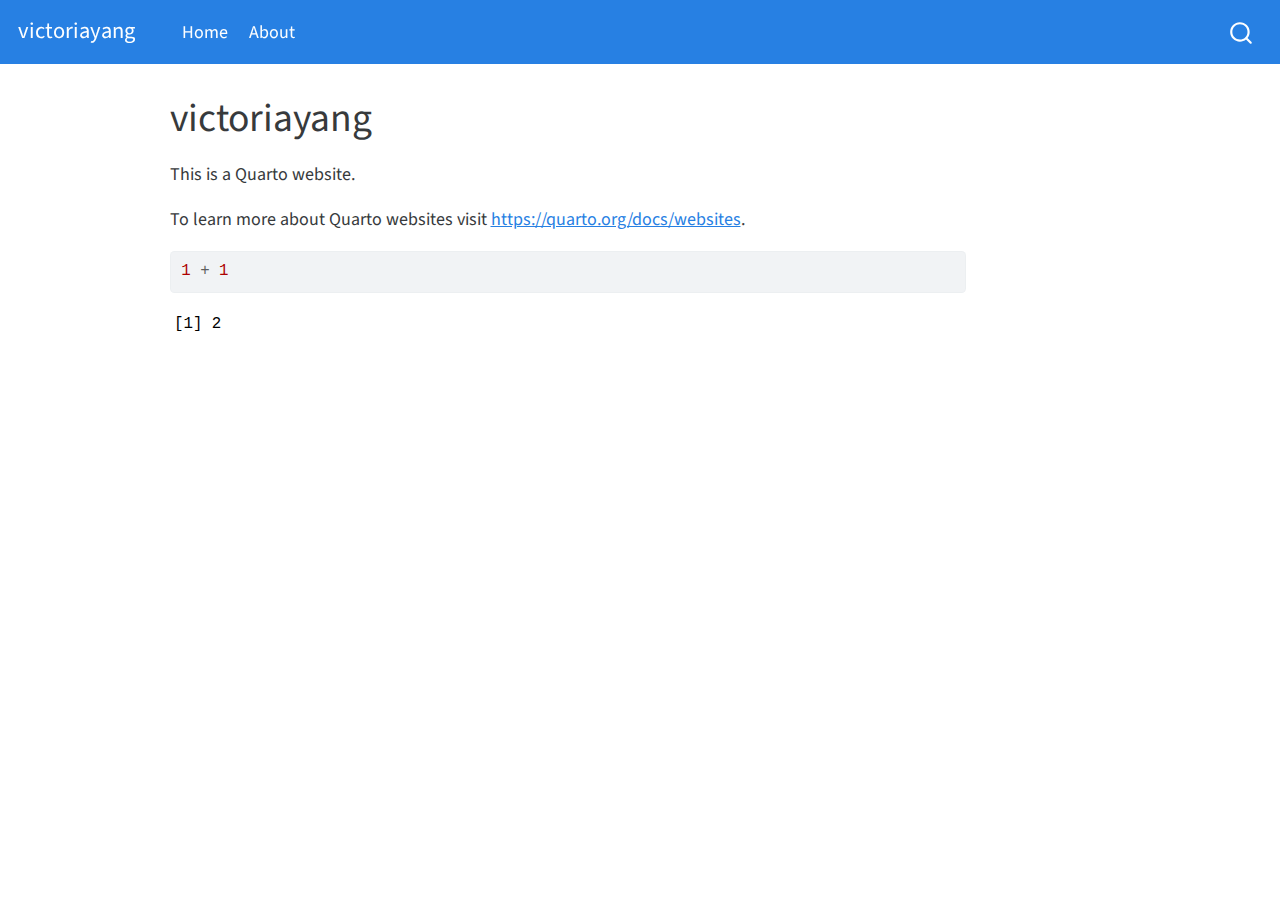
==== docs/index.html @ 4179b209 "website setup" ====
<!DOCTYPE html>
<html xmlns="http://www.w3.org/1999/xhtml" lang="en" xml:lang="en"><head>

<meta charset="utf-8">
<meta name="generator" content="quarto-1.2.335">

<meta name="viewport" content="width=device-width, initial-scale=1.0, user-scalable=yes">


<title>victoriayang</title>
<style>
code{white-space: pre-wrap;}
span.smallcaps{font-variant: small-caps;}
div.columns{display: flex; gap: min(4vw, 1.5em);}
div.column{flex: auto; overflow-x: auto;}
div.hanging-indent{margin-left: 1.5em; text-indent: -1.5em;}
ul.task-list{list-style: none;}
ul.task-list li input[type="checkbox"] {
  width: 0.8em;
  margin: 0 0.8em 0.2em -1.6em;
  vertical-align: middle;
}
pre > code.sourceCode { white-space: pre; position: relative; }
pre > code.sourceCode > span { display: inline-block; line-height: 1.25; }
pre > code.sourceCode > span:empty { height: 1.2em; }
.sourceCode { overflow: visible; }
code.sourceCode > span { color: inherit; text-decoration: inherit; }
div.sourceCode { margin: 1em 0; }
pre.sourceCode { margin: 0; }
@media screen {
div.sourceCode { overflow: auto; }
}
@media print {
pre > code.sourceCode { white-space: pre-wrap; }
pre > code.sourceCode > span { text-indent: -5em; padding-left: 5em; }
}
pre.numberSource code
  { counter-reset: source-line 0; }
pre.numberSource code > span
  { position: relative; left: -4em; counter-increment: source-line; }
pre.numberSource code > span > a:first-child::before
  { content: counter(source-line);
    position: relative; left: -1em; text-align: right; vertical-align: baseline;
    border: none; display: inline-block;
    -webkit-touch-callout: none; -webkit-user-select: none;
    -khtml-user-select: none; -moz-user-select: none;
    -ms-user-select: none; user-select: none;
    padding: 0 4px; width: 4em;
    color: #aaaaaa;
  }
pre.numberSource { margin-left: 3em; border-left: 1px solid #aaaaaa;  padding-left: 4px; }
div.sourceCode
  {   }
@media screen {
pre > code.sourceCode > span > a:first-child::before { text-decoration: underline; }
}
code span.al { color: #ff0000; font-weight: bold; } /* Alert */
code span.an { color: #60a0b0; font-weight: bold; font-style: italic; } /* Annotation */
code span.at { color: #7d9029; } /* Attribute */
code span.bn { color: #40a070; } /* BaseN */
code span.bu { color: #008000; } /* BuiltIn */
code span.cf { color: #007020; font-weight: bold; } /* ControlFlow */
code span.ch { color: #4070a0; } /* Char */
code span.cn { color: #880000; } /* Constant */
code span.co { color: #60a0b0; font-style: italic; } /* Comment */
code span.cv { color: #60a0b0; font-weight: bold; font-style: italic; } /* CommentVar */
code span.do { color: #ba2121; font-style: italic; } /* Documentation */
code span.dt { color: #902000; } /* DataType */
code span.dv { color: #40a070; } /* DecVal */
code span.er { color: #ff0000; font-weight: bold; } /* Error */
code span.ex { } /* Extension */
code span.fl { color: #40a070; } /* Float */
code span.fu { color: #06287e; } /* Function */
code span.im { color: #008000; font-weight: bold; } /* Import */
code span.in { color: #60a0b0; font-weight: bold; font-style: italic; } /* Information */
code span.kw { color: #007020; font-weight: bold; } /* Keyword */
code span.op { color: #666666; } /* Operator */
code span.ot { color: #007020; } /* Other */
code span.pp { color: #bc7a00; } /* Preprocessor */
code span.sc { color: #4070a0; } /* SpecialChar */
code span.ss { color: #bb6688; } /* SpecialString */
code span.st { color: #4070a0; } /* String */
code span.va { color: #19177c; } /* Variable */
code span.vs { color: #4070a0; } /* VerbatimString */
code span.wa { color: #60a0b0; font-weight: bold; font-style: italic; } /* Warning */
</style>


<script src="site_libs/quarto-nav/quarto-nav.js"></script>
<script src="site_libs/quarto-nav/headroom.min.js"></script>
<script src="site_libs/clipboard/clipboard.min.js"></script>
<script src="site_libs/quarto-search/autocomplete.umd.js"></script>
<script src="site_libs/quarto-search/fuse.min.js"></script>
<script src="site_libs/quarto-search/quarto-search.js"></script>
<meta name="quarto:offset" content="./">
<script src="site_libs/quarto-html/quarto.js"></script>
<script src="site_libs/quarto-html/popper.min.js"></script>
<script src="site_libs/quarto-html/tippy.umd.min.js"></script>
<script src="site_libs/quarto-html/anchor.min.js"></script>
<link href="site_libs/quarto-html/tippy.css" rel="stylesheet">
<link href="site_libs/quarto-html/quarto-syntax-highlighting.css" rel="stylesheet" id="quarto-text-highlighting-styles">
<script src="site_libs/bootstrap/bootstrap.min.js"></script>
<link href="site_libs/bootstrap/bootstrap-icons.css" rel="stylesheet">
<link href="site_libs/bootstrap/bootstrap.min.css" rel="stylesheet" id="quarto-bootstrap" data-mode="light">
<script id="quarto-search-options" type="application/json">{
  "location": "navbar",
  "copy-button": false,
  "collapse-after": 3,
  "panel-placement": "end",
  "type": "overlay",
  "limit": 20,
  "language": {
    "search-no-results-text": "No results",
    "search-matching-documents-text": "matching documents",
    "search-copy-link-title": "Copy link to search",
    "search-hide-matches-text": "Hide additional matches",
    "search-more-match-text": "more match in this document",
    "search-more-matches-text": "more matches in this document",
    "search-clear-button-title": "Clear",
    "search-detached-cancel-button-title": "Cancel",
    "search-submit-button-title": "Submit"
  }
}</script>


<link rel="stylesheet" href="styles.css">
</head>

<body class="nav-fixed">

<div id="quarto-search-results"></div>
  <header id="quarto-header" class="headroom fixed-top">
    <nav class="navbar navbar-expand-lg navbar-dark ">
      <div class="navbar-container container-fluid">
      <div class="navbar-brand-container">
    <a class="navbar-brand" href="./index.html">
    <span class="navbar-title">victoriayang</span>
    </a>
  </div>
          <button class="navbar-toggler" type="button" data-bs-toggle="collapse" data-bs-target="#navbarCollapse" aria-controls="navbarCollapse" aria-expanded="false" aria-label="Toggle navigation" onclick="if (window.quartoToggleHeadroom) { window.quartoToggleHeadroom(); }">
  <span class="navbar-toggler-icon"></span>
</button>
          <div class="collapse navbar-collapse" id="navbarCollapse">
            <ul class="navbar-nav navbar-nav-scroll me-auto">
  <li class="nav-item">
    <a class="nav-link active" href="./index.html" aria-current="page">
 <span class="menu-text">Home</span></a>
  </li>  
  <li class="nav-item">
    <a class="nav-link" href="./about.html">
 <span class="menu-text">About</span></a>
  </li>  
</ul>
              <div id="quarto-search" class="" title="Search"></div>
          </div> <!-- /navcollapse -->
      </div> <!-- /container-fluid -->
    </nav>
</header>
<!-- content -->
<div id="quarto-content" class="quarto-container page-columns page-rows-contents page-layout-article page-navbar">
<!-- sidebar -->
<!-- margin-sidebar -->
    <div id="quarto-margin-sidebar" class="sidebar margin-sidebar">
        
    </div>
<!-- main -->
<main class="content" id="quarto-document-content">

<header id="title-block-header" class="quarto-title-block default">
<div class="quarto-title">
<h1 class="title">victoriayang</h1>
</div>



<div class="quarto-title-meta">

    
  
    
  </div>
  

</header>

<p>This is a Quarto website.</p>
<p>To learn more about Quarto websites visit <a href="https://quarto.org/docs/websites" class="uri">https://quarto.org/docs/websites</a>.</p>
<div class="cell">
<div class="sourceCode cell-code" id="cb1"><pre class="sourceCode r code-with-copy"><code class="sourceCode r"><span id="cb1-1"><a href="#cb1-1" aria-hidden="true" tabindex="-1"></a><span class="dv">1</span> <span class="sc">+</span> <span class="dv">1</span></span></code><button title="Copy to Clipboard" class="code-copy-button"><i class="bi"></i></button></pre></div>
<div class="cell-output cell-output-stdout">
<pre><code>[1] 2</code></pre>
</div>
</div>



</main> <!-- /main -->
<script id="quarto-html-after-body" type="application/javascript">
window.document.addEventListener("DOMContentLoaded", function (event) {
  const toggleBodyColorMode = (bsSheetEl) => {
    const mode = bsSheetEl.getAttribute("data-mode");
    const bodyEl = window.document.querySelector("body");
    if (mode === "dark") {
      bodyEl.classList.add("quarto-dark");
      bodyEl.classList.remove("quarto-light");
    } else {
      bodyEl.classList.add("quarto-light");
      bodyEl.classList.remove("quarto-dark");
    }
  }
  const toggleBodyColorPrimary = () => {
    const bsSheetEl = window.document.querySelector("link#quarto-bootstrap");
    if (bsSheetEl) {
      toggleBodyColorMode(bsSheetEl);
    }
  }
  toggleBodyColorPrimary();  
  const icon = "";
  const anchorJS = new window.AnchorJS();
  anchorJS.options = {
    placement: 'right',
    icon: icon
  };
  anchorJS.add('.anchored');
  const clipboard = new window.ClipboardJS('.code-copy-button', {
    target: function(trigger) {
      return trigger.previousElementSibling;
    }
  });
  clipboard.on('success', function(e) {
    // button target
    const button = e.trigger;
    // don't keep focus
    button.blur();
    // flash "checked"
    button.classList.add('code-copy-button-checked');
    var currentTitle = button.getAttribute("title");
    button.setAttribute("title", "Copied!");
    let tooltip;
    if (window.bootstrap) {
      button.setAttribute("data-bs-toggle", "tooltip");
      button.setAttribute("data-bs-placement", "left");
      button.setAttribute("data-bs-title", "Copied!");
      tooltip = new bootstrap.Tooltip(button, 
        { trigger: "manual", 
          customClass: "code-copy-button-tooltip",
          offset: [0, -8]});
      tooltip.show();    
    }
    setTimeout(function() {
      if (tooltip) {
        tooltip.hide();
        button.removeAttribute("data-bs-title");
        button.removeAttribute("data-bs-toggle");
        button.removeAttribute("data-bs-placement");
      }
      button.setAttribute("title", currentTitle);
      button.classList.remove('code-copy-button-checked');
    }, 1000);
    // clear code selection
    e.clearSelection();
  });
  function tippyHover(el, contentFn) {
    const config = {
      allowHTML: true,
      content: contentFn,
      maxWidth: 500,
      delay: 100,
      arrow: false,
      appendTo: function(el) {
          return el.parentElement;
      },
      interactive: true,
      interactiveBorder: 10,
      theme: 'quarto',
      placement: 'bottom-start'
    };
    window.tippy(el, config); 
  }
  const noterefs = window.document.querySelectorAll('a[role="doc-noteref"]');
  for (var i=0; i<noterefs.length; i++) {
    const ref = noterefs[i];
    tippyHover(ref, function() {
      // use id or data attribute instead here
      let href = ref.getAttribute('data-footnote-href') || ref.getAttribute('href');
      try { href = new URL(href).hash; } catch {}
      const id = href.replace(/^#\/?/, "");
      const note = window.document.getElementById(id);
      return note.innerHTML;
    });
  }
  const findCites = (el) => {
    const parentEl = el.parentElement;
    if (parentEl) {
      const cites = parentEl.dataset.cites;
      if (cites) {
        return {
          el,
          cites: cites.split(' ')
        };
      } else {
        return findCites(el.parentElement)
      }
    } else {
      return undefined;
    }
  };
  var bibliorefs = window.document.querySelectorAll('a[role="doc-biblioref"]');
  for (var i=0; i<bibliorefs.length; i++) {
    const ref = bibliorefs[i];
    const citeInfo = findCites(ref);
    if (citeInfo) {
      tippyHover(citeInfo.el, function() {
        var popup = window.document.createElement('div');
        citeInfo.cites.forEach(function(cite) {
          var citeDiv = window.document.createElement('div');
          citeDiv.classList.add('hanging-indent');
          citeDiv.classList.add('csl-entry');
          var biblioDiv = window.document.getElementById('ref-' + cite);
          if (biblioDiv) {
            citeDiv.innerHTML = biblioDiv.innerHTML;
          }
          popup.appendChild(citeDiv);
        });
        return popup.innerHTML;
      });
    }
  }
});
</script>
</div> <!-- /content -->



</body></html>
---- docs/site_libs/quarto-html/tippy.css ----
.tippy-box[data-animation=fade][data-state=hidden]{opacity:0}[data-tippy-root]{max-width:calc(100vw - 10px)}.tippy-box{position:relative;background-color:#333;color:#fff;border-radius:4px;font-size:14px;line-height:1.4;white-space:normal;outline:0;transition-property:transform,visibility,opacity}.tippy-box[data-placement^=top]>.tippy-arrow{bottom:0}.tippy-box[data-placement^=top]>.tippy-arrow:before{bottom:-7px;left:0;border-width:8px 8px 0;border-top-color:initial;transform-origin:center top}.tippy-box[data-placement^=bottom]>.tippy-arrow{top:0}.tippy-box[data-placement^=bottom]>.tippy-arrow:before{top:-7px;left:0;border-width:0 8px 8px;border-bottom-color:initial;transform-origin:center bottom}.tippy-box[data-placement^=left]>.tippy-arrow{right:0}.tippy-box[data-placement^=left]>.tippy-arrow:before{border-width:8px 0 8px 8px;border-left-color:initial;right:-7px;transform-origin:center left}.tippy-box[data-placement^=right]>.tippy-arrow{left:0}.tippy-box[data-placement^=right]>.tippy-arrow:before{left:-7px;border-width:8px 8px 8px 0;border-right-color:initial;transform-origin:center right}.tippy-box[data-inertia][data-state=visible]{transition-timing-function:cubic-bezier(.54,1.5,.38,1.11)}.tippy-arrow{width:16px;height:16px;color:#333}.tippy-arrow:before{content:"";position:absolute;border-color:transparent;border-style:solid}.tippy-content{position:relative;padding:5px 9px;z-index:1}
---- docs/site_libs/quarto-html/quarto-syntax-highlighting.css ----
/* quarto syntax highlight colors */
:root {
  --quarto-hl-ot-color: #003B4F;
  --quarto-hl-at-color: #657422;
  --quarto-hl-ss-color: #20794D;
  --quarto-hl-an-color: #5E5E5E;
  --quarto-hl-fu-color: #4758AB;
  --quarto-hl-st-color: #20794D;
  --quarto-hl-cf-color: #003B4F;
  --quarto-hl-op-color: #5E5E5E;
  --quarto-hl-er-color: #AD0000;
  --quarto-hl-bn-color: #AD0000;
  --quarto-hl-al-color: #AD0000;
  --quarto-hl-va-color: #111111;
  --quarto-hl-bu-color: inherit;
  --quarto-hl-ex-color: inherit;
  --quarto-hl-pp-color: #AD0000;
  --quarto-hl-in-color: #5E5E5E;
  --quarto-hl-vs-color: #20794D;
  --quarto-hl-wa-color: #5E5E5E;
  --quarto-hl-do-color: #5E5E5E;
  --quarto-hl-im-color: #00769E;
  --quarto-hl-ch-color: #20794D;
  --quarto-hl-dt-color: #AD0000;
  --quarto-hl-fl-color: #AD0000;
  --quarto-hl-co-color: #5E5E5E;
  --quarto-hl-cv-color: #5E5E5E;
  --quarto-hl-cn-color: #8f5902;
  --quarto-hl-sc-color: #5E5E5E;
  --quarto-hl-dv-color: #AD0000;
  --quarto-hl-kw-color: #003B4F;
}

/* other quarto variables */
:root {
  --quarto-font-monospace: SFMono-Regular, Menlo, Monaco, Consolas, "Liberation Mono", "Courier New", monospace;
}

pre > code.sourceCode > span {
  color: #003B4F;
}

code span {
  color: #003B4F;
}

code.sourceCode > span {
  color: #003B4F;
}

div.sourceCode,
div.sourceCode pre.sourceCode {
  color: #003B4F;
}

code span.ot {
  color: #003B4F;
}

code span.at {
  color: #657422;
}

code span.ss {
  color: #20794D;
}

code span.an {
  color: #5E5E5E;
}

code span.fu {
  color: #4758AB;
}

code span.st {
  color: #20794D;
}

code span.cf {
  color: #003B4F;
}

code span.op {
  color: #5E5E5E;
}

code span.er {
  color: #AD0000;
}

code span.bn {
  color: #AD0000;
}

code span.al {
  color: #AD0000;
}

code span.va {
  color: #111111;
}

code span.pp {
  color: #AD0000;
}

code span.in {
  color: #5E5E5E;
}

code span.vs {
  color: #20794D;
}

code span.wa {
  color: #5E5E5E;
  font-style: italic;
}

code span.do {
  color: #5E5E5E;
  font-style: italic;
}

code span.im {
  color: #00769E;
}

code span.ch {
  color: #20794D;
}

code span.dt {
  color: #AD0000;
}

code span.fl {
  color: #AD0000;
}

code span.co {
  color: #5E5E5E;
}

code span.cv {
  color: #5E5E5E;
  font-style: italic;
}

code span.cn {
  color: #8f5902;
}

code span.sc {
  color: #5E5E5E;
}

code span.dv {
  color: #AD0000;
}

code span.kw {
  color: #003B4F;
}

.prevent-inlining {
  content: "</";
}

/*# sourceMappingURL=debc5d5d77c3f9108843748ff7464032.css.map */
---- docs/styles.css ----
/* css styles */
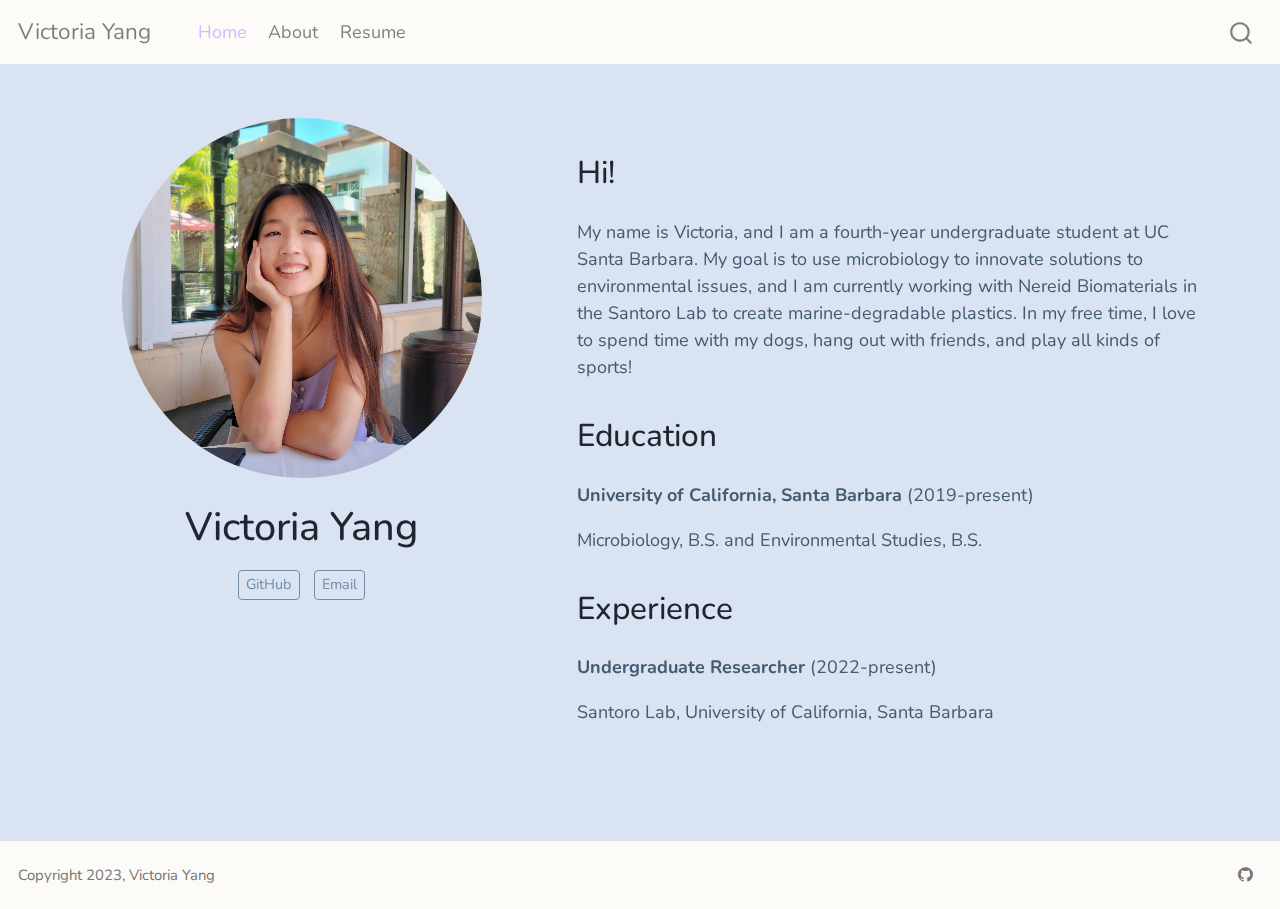
==== commit 41bcbdae: "added cv, changed fonts and colors" ====
--- a/docs/index.html
+++ b/docs/index.html
@@ -7,7 +7,7 @@
 <meta name="viewport" content="width=device-width, initial-scale=1.0, user-scalable=yes">
 
 
-<title>victoriayang</title>
+<title>Victoria Yang</title>
 <style>
 code{white-space: pre-wrap;}
 span.smallcaps{font-variant: small-caps;}
@@ -20,69 +20,6 @@
   margin: 0 0.8em 0.2em -1.6em;
   vertical-align: middle;
 }
-pre > code.sourceCode { white-space: pre; position: relative; }
-pre > code.sourceCode > span { display: inline-block; line-height: 1.25; }
-pre > code.sourceCode > span:empty { height: 1.2em; }
-.sourceCode { overflow: visible; }
-code.sourceCode > span { color: inherit; text-decoration: inherit; }
-div.sourceCode { margin: 1em 0; }
-pre.sourceCode { margin: 0; }
-@media screen {
-div.sourceCode { overflow: auto; }
-}
-@media print {
-pre > code.sourceCode { white-space: pre-wrap; }
-pre > code.sourceCode > span { text-indent: -5em; padding-left: 5em; }
-}
-pre.numberSource code
-  { counter-reset: source-line 0; }
-pre.numberSource code > span
-  { position: relative; left: -4em; counter-increment: source-line; }
-pre.numberSource code > span > a:first-child::before
-  { content: counter(source-line);
-    position: relative; left: -1em; text-align: right; vertical-align: baseline;
-    border: none; display: inline-block;
-    -webkit-touch-callout: none; -webkit-user-select: none;
-    -khtml-user-select: none; -moz-user-select: none;
-    -ms-user-select: none; user-select: none;
-    padding: 0 4px; width: 4em;
-    color: #aaaaaa;
-  }
-pre.numberSource { margin-left: 3em; border-left: 1px solid #aaaaaa;  padding-left: 4px; }
-div.sourceCode
-  {   }
-@media screen {
-pre > code.sourceCode > span > a:first-child::before { text-decoration: underline; }
-}
-code span.al { color: #ff0000; font-weight: bold; } /* Alert */
-code span.an { color: #60a0b0; font-weight: bold; font-style: italic; } /* Annotation */
-code span.at { color: #7d9029; } /* Attribute */
-code span.bn { color: #40a070; } /* BaseN */
-code span.bu { color: #008000; } /* BuiltIn */
-code span.cf { color: #007020; font-weight: bold; } /* ControlFlow */
-code span.ch { color: #4070a0; } /* Char */
-code span.cn { color: #880000; } /* Constant */
-code span.co { color: #60a0b0; font-style: italic; } /* Comment */
-code span.cv { color: #60a0b0; font-weight: bold; font-style: italic; } /* CommentVar */
-code span.do { color: #ba2121; font-style: italic; } /* Documentation */
-code span.dt { color: #902000; } /* DataType */
-code span.dv { color: #40a070; } /* DecVal */
-code span.er { color: #ff0000; font-weight: bold; } /* Error */
-code span.ex { } /* Extension */
-code span.fl { color: #40a070; } /* Float */
-code span.fu { color: #06287e; } /* Function */
-code span.im { color: #008000; font-weight: bold; } /* Import */
-code span.in { color: #60a0b0; font-weight: bold; font-style: italic; } /* Information */
-code span.kw { color: #007020; font-weight: bold; } /* Keyword */
-code span.op { color: #666666; } /* Operator */
-code span.ot { color: #007020; } /* Other */
-code span.pp { color: #bc7a00; } /* Preprocessor */
-code span.sc { color: #4070a0; } /* SpecialChar */
-code span.ss { color: #bb6688; } /* SpecialString */
-code span.st { color: #4070a0; } /* String */
-code span.va { color: #19177c; } /* Variable */
-code span.vs { color: #4070a0; } /* VerbatimString */
-code span.wa { color: #60a0b0; font-weight: bold; font-style: italic; } /* Warning */
 </style>
 
 
@@ -96,7 +33,6 @@
 <script src="site_libs/quarto-html/quarto.js"></script>
 <script src="site_libs/quarto-html/popper.min.js"></script>
 <script src="site_libs/quarto-html/tippy.umd.min.js"></script>
-<script src="site_libs/quarto-html/anchor.min.js"></script>
 <link href="site_libs/quarto-html/tippy.css" rel="stylesheet">
 <link href="site_libs/quarto-html/quarto-syntax-highlighting.css" rel="stylesheet" id="quarto-text-highlighting-styles">
 <script src="site_libs/bootstrap/bootstrap.min.js"></script>
@@ -134,7 +70,7 @@
       <div class="navbar-container container-fluid">
       <div class="navbar-brand-container">
     <a class="navbar-brand" href="./index.html">
-    <span class="navbar-title">victoriayang</span>
+    <span class="navbar-title">Victoria Yang</span>
     </a>
   </div>
           <button class="navbar-toggler" type="button" data-bs-toggle="collapse" data-bs-target="#navbarCollapse" aria-controls="navbarCollapse" aria-expanded="false" aria-label="Toggle navigation" onclick="if (window.quartoToggleHeadroom) { window.quartoToggleHeadroom(); }">
@@ -150,6 +86,10 @@
     <a class="nav-link" href="./about.html">
  <span class="menu-text">About</span></a>
   </li>  
+  <li class="nav-item">
+    <a class="nav-link" href="./Resume.pdf">
+ <span class="menu-text">Resume</span></a>
+  </li>  
 </ul>
               <div id="quarto-search" class="" title="Search"></div>
           </div> <!-- /navcollapse -->
@@ -157,44 +97,51 @@
     </nav>
 </header>
 <!-- content -->
-<div id="quarto-content" class="quarto-container page-columns page-rows-contents page-layout-article page-navbar">
+<div id="quarto-content" class="quarto-container page-columns page-rows-contents page-layout-full page-navbar">
 <!-- sidebar -->
 <!-- margin-sidebar -->
-    <div id="quarto-margin-sidebar" class="sidebar margin-sidebar">
-        
-    </div>
+    
 <!-- main -->
-<main class="content" id="quarto-document-content">
-
+<div class="quarto-about-trestles column-page">
+  <div class="about-entity">
+    <img src="profile.JPG" class="about-image
+  round " style="height: 20em; width: 20em;">
 <header id="title-block-header" class="quarto-title-block default">
 <div class="quarto-title">
-<h1 class="title">victoriayang</h1>
+<h1 class="title">Victoria Yang</h1>
 </div>
-
-
-
 <div class="quarto-title-meta">
-
-    
-  
-    
-  </div>
-  
-
+  </div>
 </header>
-
-<p>This is a Quarto website.</p>
-<p>To learn more about Quarto websites visit <a href="https://quarto.org/docs/websites" class="uri">https://quarto.org/docs/websites</a>.</p>
-<div class="cell">
-<div class="sourceCode cell-code" id="cb1"><pre class="sourceCode r code-with-copy"><code class="sourceCode r"><span id="cb1-1"><a href="#cb1-1" aria-hidden="true" tabindex="-1"></a><span class="dv">1</span> <span class="sc">+</span> <span class="dv">1</span></span></code><button title="Copy to Clipboard" class="code-copy-button"><i class="bi"></i></button></pre></div>
-<div class="cell-output cell-output-stdout">
-<pre><code>[1] 2</code></pre>
+    <div class="about-links">
+  <a href="https://github.com/v-yc" class="about-link">
+     <span class="about-link-text">GitHub</span>
+  </a>
+  <a href="mailto:victoriayang@ucsb.edu" class="about-link">
+     <span class="about-link-text">Email</span>
+  </a>
 </div>
+  </div>
+  <div class="about-contents"><main class="content column-page" id="quarto-document-content">
+<section id="hi" class="level2">
+<h2 data-anchor-id="hi">Hi!</h2>
+<p>My name is Victoria, and I am a fourth-year undergraduate student at UC Santa Barbara. My goal is to use microbiology to innovate solutions to environmental issues, and I am currently working with Nereid Biomaterials in the Santoro Lab to create marine-degradable plastics. In my free time, I love to spend time with my dogs, hang out with friends, and play all kinds of sports!</p>
+</section>
+<section id="education" class="level2">
+<h2 data-anchor-id="education">Education</h2>
+<p><strong>University of California, Santa Barbara</strong> (2019-present)</p>
+<p>Microbiology, B.S. and Environmental Studies, B.S.</p>
+</section>
+<section id="experience" class="level2">
+<h2 data-anchor-id="experience">Experience</h2>
+<p><strong>Undergraduate Researcher</strong> (2022-present)</p>
+<p>Santoro Lab, University of California, Santa Barbara</p>
+
+
+</section>
+</main></div>
 </div>
-
-
-
-</main> <!-- /main -->
+ <!-- /main -->
 <script id="quarto-html-after-body" type="application/javascript">
 window.document.addEventListener("DOMContentLoaded", function (event) {
   const toggleBodyColorMode = (bsSheetEl) => {
@@ -215,13 +162,6 @@
     }
   }
   toggleBodyColorPrimary();  
-  const icon = "";
-  const anchorJS = new window.AnchorJS();
-  anchorJS.options = {
-    placement: 'right',
-    icon: icon
-  };
-  anchorJS.add('.anchored');
   const clipboard = new window.ClipboardJS('.code-copy-button', {
     target: function(trigger) {
       return trigger.previousElementSibling;
@@ -329,6 +269,27 @@
 });
 </script>
 </div> <!-- /content -->
+<footer class="footer">
+  <div class="nav-footer">
+    <div class="nav-footer-left">
+      <ul class="footer-items list-unstyled">
+    <li class="nav-item">
+ Copyright 2023, Victoria Yang
+  </li>  
+</ul>
+    </div>   
+    <div class="nav-footer-right">
+      <ul class="footer-items list-unstyled">
+    <li class="nav-item compact">
+    <a class="nav-link" href="https://github.com/v-yc">
+      <i class="bi bi-github" role="img">
+</i> 
+    </a>
+  </li>  
+</ul>
+    </div>
+  </div>
+</footer>
 
 
 
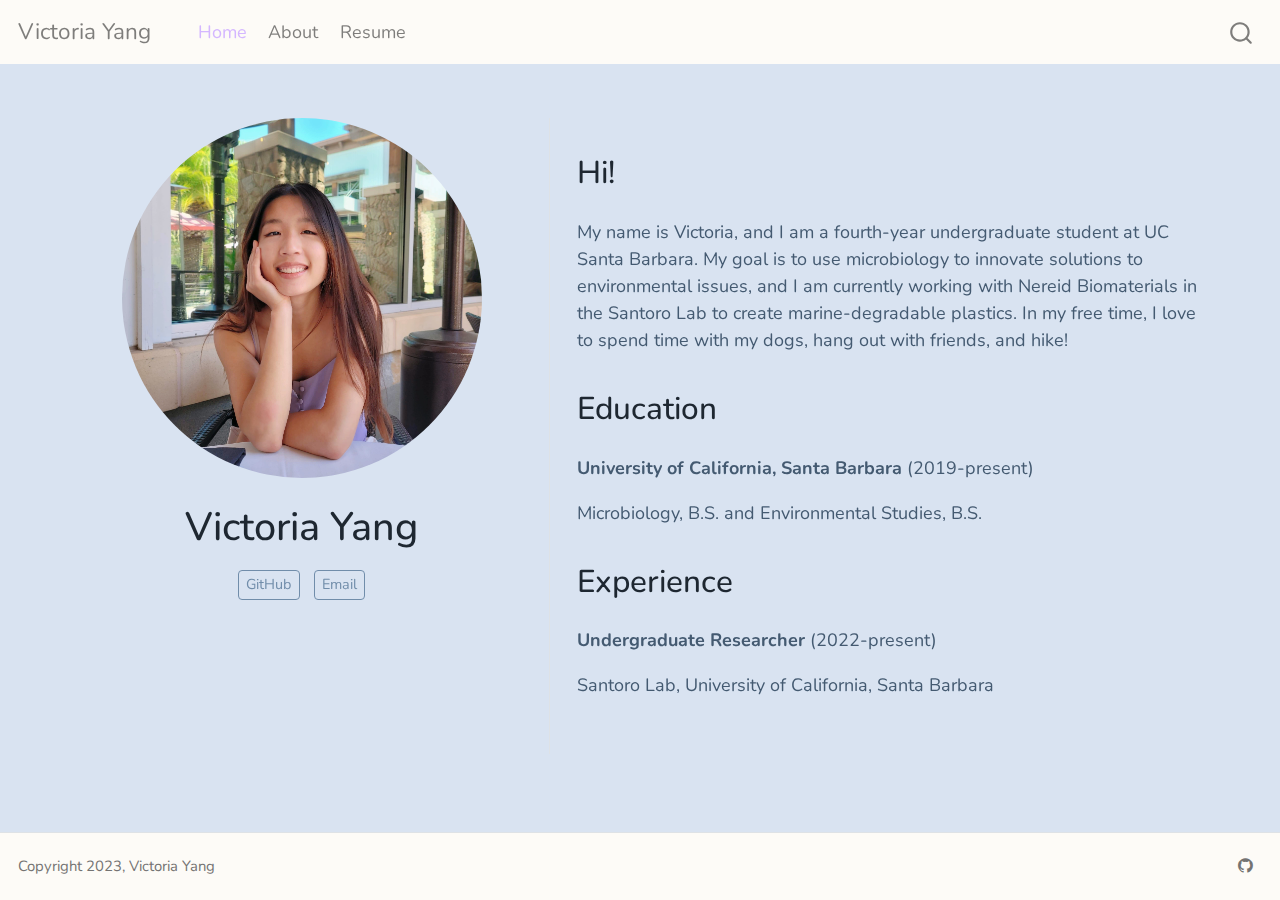
==== commit ac8365b3: "finished website!" ====
--- a/docs/index.html
+++ b/docs/index.html
@@ -125,7 +125,7 @@
   <div class="about-contents"><main class="content column-page" id="quarto-document-content">
 <section id="hi" class="level2">
 <h2 data-anchor-id="hi">Hi!</h2>
-<p>My name is Victoria, and I am a fourth-year undergraduate student at UC Santa Barbara. My goal is to use microbiology to innovate solutions to environmental issues, and I am currently working with Nereid Biomaterials in the Santoro Lab to create marine-degradable plastics. In my free time, I love to spend time with my dogs, hang out with friends, and play all kinds of sports!</p>
+<p>My name is Victoria, and I am a fourth-year undergraduate student at UC Santa Barbara. My goal is to use microbiology to innovate solutions to environmental issues, and I am currently working with Nereid Biomaterials in the Santoro Lab to create marine-degradable plastics. In my free time, I love to spend time with my dogs, hang out with friends, and hike!</p>
 </section>
 <section id="education" class="level2">
 <h2 data-anchor-id="education">Education</h2>
